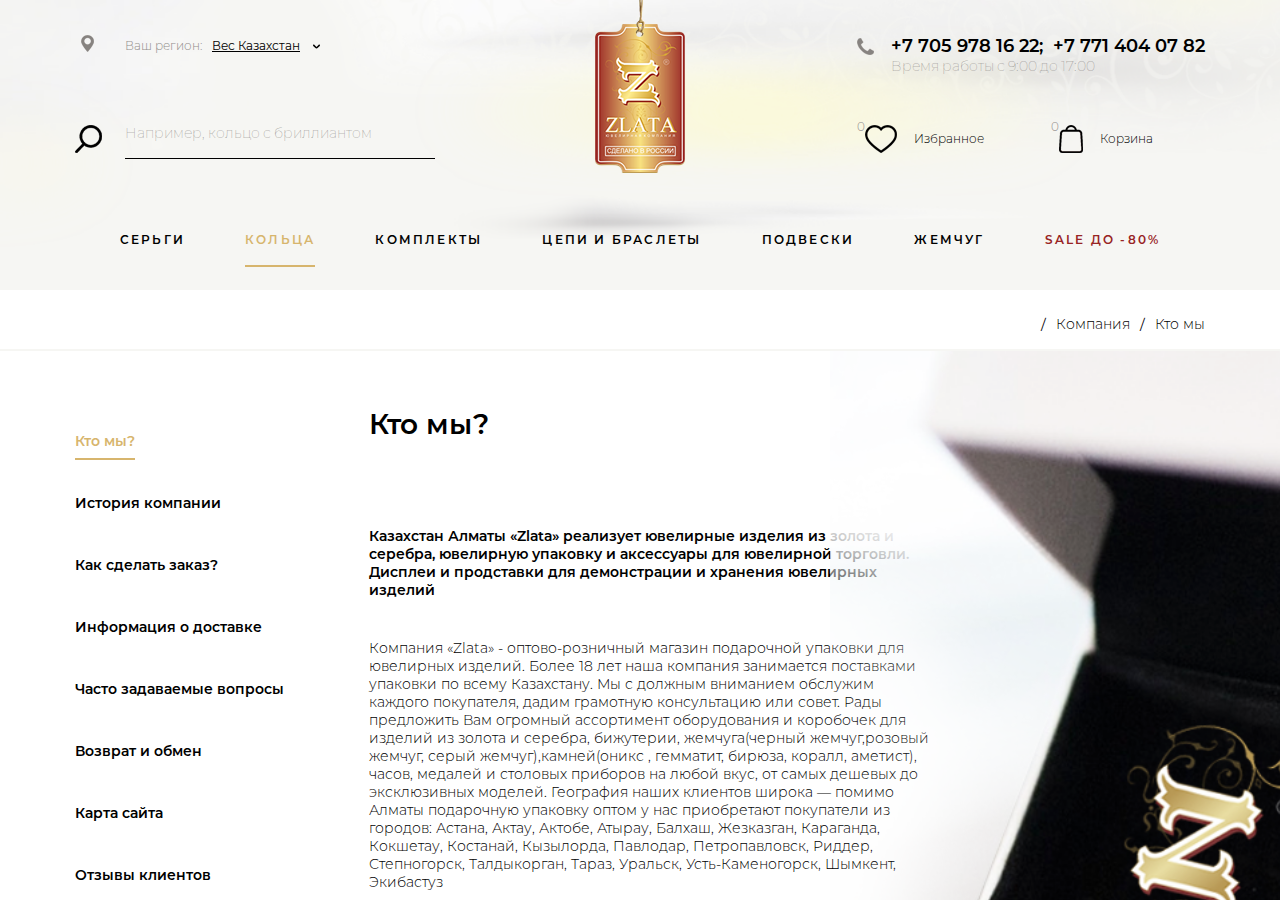
==== inner.html @ e89ae730 "Add files via upload" ====
<!DOCTYPE html>
<!-- Оболочка документа -->
<html lang="ru">

<!-- Заголовок страницы, контейнер для других важных данных (не отображается) -->

<head>
    <title>Главная</title>
    <!-- Подключение CSS -->
    <link rel="stylesheet" href="css/style.css">
    <meta http-equiv="Content-type" content="text/html;charset=UTF-8" />
    <link rel="shortcut icon" href="img/icons/favicon.ico">
    <meta name="viewport" content="width=device-width, initial-scale=1.0" />
</head>

<body>
    <!-- ОБОЛОЧКА -->
    <div class="wrapper">
        <div class="content">
            <div class="wrapper-header">
            <!-- шапка сайта -->
            
                <header class="header">
                    <div class="container">
                        <div class="wrapper-header">
                            <div class="header-content">
                                <div class="header-content-left">
                                    <div class="header-content-left__item">
                                        <div class="wrapper-icons gps">
                                            <img src="img/icons/gps.png" alt="">
                                        </div>
                                        <span class="wrapper-select">
                                            <span class="select-span">Ваш регион:</span>
                                            <div class="topmenu">
                                                <a href="#" class="select-link">   
                                                    <h4 class="select-region">Вес Казахстан</h4>
                                                    <svg class="icon-bottom">
                                                        <use xlink:href="img/icons/sprite.svg#bottom"></use>
                                                    </svg>
                                                </a>
                                                <ul class="submenu">
                                                    <li><a href="#" class="select__item">Вес Казахстан</a></li>
                                                    <li><a href="#" class="select__item">Test Test0001</a></li>
                                                    <li><a href="#" class="select__item">Test Test0002</a></li>
                                                    <li><a href="#" class="select__item">Test Test0004</a></li>
                                                    <li><a href="#" class="select__item">Test Test0004</a></li>
                                                    <li><a href="#" class="select__item">Test Test Test Test0003</a></li>
                                                </ul>
                                            </div>
                                        </span>
                                    </div>
                                    <div class="header-content-left__item flex-top">
                                        <!-- <svg class="icon-search">
                                            <use xlink:href="img/icons/sprite.svg#search"></use>
                                        </svg> -->
                                        <div class="wrapper-icons">
                                            <img src="img/icons/search.png" alt="">
                                        </div>
                                        <div class="wrapper-input">
                                            <input type="text" class="header-input" placeholder="Например, кольцо с бриллиантом">
                                        </div>
                                    </div>
                                </div>
                                <div class="wrapper-zlata">
                                    <div class="header-zlata">
                                        <a href="#">
                                            <img src="img/headerz.png" alt="">
                                        </a>
                                    </div>
                                </div>
                                <div class="header-content-right">
                                    <div class="header-content-right__item">
                                        <div class="wrapper-top">
                                            <div class="wrapper-tel">
                                                <div class="wrapper-icons phone">
                                                    <a href="tel:+77059781622">
                                                        <img src="img/icons/phone.png" alt="">
                                                    </a>
                                                </div>
                                                <div class="info-telephone">
                                                    <div class="wrapper-number-tel">
                                                        <a href="tel:+77059781622" class="wrapper-tel__item">
                                                            <div class="header-tel">+7 705 978 16 22;</div>
                                                        </a>
                                                        <a href="tel:+77714040782" class="wrapper-tel__item">
                                                            <div class="header-tel">+7 771 404 07 82</div>
                                                        </a>
                                                    </div>
                                                    <div class="header-time">Время работы с 9:00 до 17:00</div>
                                                </div>
                                                
                                            </div>
                                        </div>
                                    </div>
                                    <div class="header-content-right__item">
                                        <div class="wrapper-bottom">
                                            <div class="wrapper-bottom__item pad-left">
                                                <a href="#" class="buy-links">
                                                    <div class="wrapper-icons">
                                                        <div class="count">0</div>
                                                        <img src="img/icons/like.png" alt="">
                                                    </div>
                                                    <span class="header-info p-left">Избранное</span>
                                                </a>
                                            </div>
                                            <div class="wrapper-bottom__item">
                                                <a href="#" class="buy-links">
                                                    <div class="wrapper-icons">
                                                        <div class="count">0</div>
                                                        <img src="img/icons/basket.png" alt="">
                                                    </div>
                                                    <span class="header-info p-left">Корзина</span>
                                                </a>
                                            </div>
                                        </div>
                                    </div>
                                </div>
                            
                            
                            </div>
                            <div class="wrapper-burger">
                                <div class="header__burger">
                                    <span></span>
                                </div>
                            </div>
                            <nav class="header__menu">
                                <ul class="header__list">
                                    <li>
                                        <a href="katalog.html" class="header__link">Серьги</a>
                                    </li>
                                    <li>
                                        <a href="#" class="header__link active">Кольца</a>
                                    </li>
                                    <li>
                                        <a href="#" class="header__link">Комплекты</a>
                                    </li>
                                    <li>
                                        <a href="#" class="header__link">Цепи и браслеты</a>
                                    </li>
                                    <li>
                                        <a href="#" class="header__link">Подвески</a>
                                    </li>
                                    <li>
                                        <a href="#" class="header__link">Жемчуг</a>
                                    </li>
                                    <li>
                                        <a href="#" class="header__link red-color">SALE ДО -80%</a>
                                    </li>
                                </ul>
                            </nav>
                        </div>  
                    </div>
                </header>
            </div>


            
                        
            <section class="bread product-bread">
                <div class="container">
                    <div class="wrapper-bread-crumbs">
                        <div class="bread-crumbs">
                            <span class="bread-crumbs__line">/</span>
                            <a href="#" class="bread-crumbs__link">Компания</a>
                            <span class="bread-crumbs__line">/</span>
                            <a href="#" class="bread-crumbs__link">Кто мы</a>
                        </div>
                    </div>
                </div>
            </section>

            <section class="section-inner">
                <div class="container">
                    <div class="inner">
                        <div class="inner__left">
                            <ul class="inner__list">
                                <li class="link__li">
                                    <a href="#" class="inner-menu__link active">Кто мы?</a>
                                </li>
                                <li class="link__li">
                                    <a href="#" class="inner-menu__link">История компании</a>
                                </li>
                                <li class="link__li">
                                    <a href="#" class="inner-menu__link">Как сделать заказ?</a>
                                </li>
                                <li class="link__li">
                                    <a href="#" class="inner-menu__link">Информация о доставке</a>
                                </li>
                                <li class="link__li">
                                    <a href="#" class="inner-menu__link">Часто задаваемые вопросы</a>
                                </li>
                                <li class="link__li">
                                    <a href="#" class="inner-menu__link">Возврат и обмен</a>
                                </li>
                                <li class="link__li">
                                    <a href="#" class="inner-menu__link">Карта сайта</a>
                                </li>
                                <li class="link__li">
                                    <a href="#" class="inner-menu__link">Отзывы клиентов</a>
                                </li>
                                <li class="link__li">
                                    <a href="#" class="inner-menu__link">Контакты</a>
                                </li>
                            </ul>
                        </div>
                        <div class="inner__right">
                            <h2 class="inner__title">Кто мы?</h2>
                            <h3 class="inner__subtitle">Казахстан Алматы «Zlata» реализует ювелирные изделия из золота и серебра, ювелирную упаковку и аксессуары для ювелирной торговли. Дисплеи и продставки для демонстрации и хранения ювелирных изделий</h3>
                            <p class="inner__text">Компания «Zlata» - оптово-розничный  магазин подарочной упаковки для ювелирных изделий. Более 18 лет наша компания занимается поставками упаковки по всему Казахстану. Мы с должным вниманием обслужим каждого покупателя, дадим грамотную консультацию или совет. Рады предложить Вам огромный ассортимент оборудования и коробочек для изделий из золота и серебра, бижутерии, жемчуга(черный жемчуг,розовый жемчуг, серый жемчуг),камней(оникс , гемматит, бирюза, коралл, аметист), часов, медалей и столовых приборов на любой вкус, от самых дешевых до эксклюзивных моделей.   
                                География наших клиентов широка — помимо Алматы подарочную упаковку оптом у нас приобретают покупатели из городов: Астана, Актау, Актобе, Атырау, Балхаш, Жезказган,  Караганда, Кокшетау, Костанай, Кызылорда, Павлодар, Петропавловск, Риддер, Степногорск, Талдыкорган, Тараз, Уральск, Усть-Каменогорск, Шымкент, Экибастуз</p>   
                            <p class="inner__text">Будем очень рады новым клиентам, как из вышеперечисленных городов, так и из других. Отправить Ваш заказ сможем практически в любой город Казахстана, где есть транспортные компании.</p>    
                            <p class="inner__text">В Основном отправки происходят через автомобильные транспортные компании.</p>   
                            <p class="inner__text">Наша продукция будет служить  долгие Вам годы, увеличит эффективность продаж.</p>  
                            <p class="inner__text">Мы делаем товар привлекательнее, и покупать <a href="#" class="inner__link">красивые вещи</a> приятнее.</p>
                            <ul class="inner__list">
                                <li class="inner__li">Мы делаем товар привлекательнее</li>
                                <li class="inner__li">Мы делаем товар привлекательнее</li>
                                <li class="inner__li">Мы делаем товар привлекательнее</li>
                            </ul>
                        </div>
                        <div class="inner-img"></div>
                    </div>
                </div>
            </section>

        </div>
            
<!-- подвал сайта -->
<footer class="footer">
    <div class="map"></div>
    <div class="container">
        <div class="footer-content">
            <div class="footer__top">
                <div class="footer-top__item">
                    <div class="footer__text">Северное шоссе 23, ТЦ Алатау №1, <span>"Золотой павильон"</span> 2-й этаж бутик 3 и 4.</div>
                    <div class="footer__icon">
                        <a href="#" class="icon-link">
                            <svg class="icon facebook">
                                <use xlink:href="img/icons/sprite.svg#facebook"></use>
                            </svg>
                        </a>
                        <a href="#" class="icon-link">
                            <svg class="icon twitter">
                                <use xlink:href="img/icons/sprite.svg#twitter"></use>
                            </svg>
                        </a>
                        <a href="#" class="icon-link">
                            <svg class="icon instagram">
                                <use xlink:href="img/icons/sprite.svg#instagram"></use>
                            </svg>
                        </a>
                        <a href="#" class="icon-link">
                            <svg class="icon youtube">
                                <use xlink:href="img/icons/sprite.svg#youtube"></use>
                            </svg>
                        </a>
                    </div>
                </div>
                <div class="wrapper-img footer-zlata">
                    <img src="img/zlata.png" alt="">
                </div>
                <div class="footer-top__item">
                    <div class="footer__text">График работы:</br>Будни с 9 до 20:00, Сб-Вс с 10 до 20:00</div>
                    <div class="footer__icon flex-end">
                        <div class="m-right">
                            <div class="wrapper-icons">
                                <img src="img/icons/visa.png" alt="">
                            </div>
                        </div>
                        <div class="relative">
                            <div class="wrapper-icons">
                                <img src="img/icons/master1.png" alt="">
                            </div>
                            <div class="wrapper-icons absolute">
                                <img src="img/icons/master2.png" alt="">
                            </div>
                        </div>
                    </div>
                </div>
            </div>
            <div class="footer__bottom">
                <div class="footer__item">
                    <h4 class="footer__title">Компания</h4>
                    <div class="wrapper-list">
                        <ul class="footer-list">
                            <li class="footer-list-li">
                                <a href="#" class="footer__link">Кто мы?</a>
                            </li>
                            <li class="footer-list-li">
                                <a href="#" class="footer__link">История компании</a>
                            </li>
                            <li class="footer-list-li">
                                <a href="#" class="footer__link">Карта сайта</a>
                            </li>
                            <li class="footer-list-li">
                                <a href="#" class="footer__link">Сотрудничество</a>
                            </li>
                            <li class="footer-list-li">
                                <a href="#" class="footer__link">Контакты</a>
                            </li>  
                        </ul>
                    </div>
                </div>
                <div class="footer__item">
                    <h4 class="footer__title">Клиентам</h4>
                    <div class="wrapper-list">
                        <ul class="footer-list">
                            <li class="footer-list-li">
                                <a href="#" class="footer__link">Как сделать заказ?</a>
                            </li>
                            <li class="footer-list-li">
                                <a href="#" class="footer__link">Информация о доставке</a>
                            </li>
                            <li class="footer-list-li">
                                <a href="#" class="footer__link">Часто задаваемые вопросы</a>
                            </li>
                            <li class="footer-list-li">
                                <a href="#" class="footer__link">Возврат и обмен</a>
                            </li>
                        </ul>
                    </div>
                </div>
                <div class="footer__item">
                    <h4 class="footer__title">Услуги</h4>
                    <div class="wrapper-list">
                        <ul class="footer-list">
                            <li class="footer-list-li">
                                <a href="#" class="footer__link">Купить в кредит</a>
                            </li>
                            <li class="footer-list-li">
                                <a href="#" class="footer__link">Подарочные сертификаты</a>
                            </li>
                            <li class="footer-list-li">
                                <a href="#" class="footer__link">Упаковка и хранение</a>
                            </li>
                            <li class="footer-list-li">
                                <a href="#" class="footer__link">Помощь FAQ</a>
                            </li>
                        </ul>
                    </div>
                </div>
                <div class="footer__item">
                    <h4 class="footer__title">Контакты</h4>
                    <div class="wrapper-list">
                        <ul class="footer-list">
                            <li class="footer-list-li">
                                <a href="tel:+77059781622" class="wrapper-tel__item">
                                    <svg class="viber">
                                        <use xlink:href="img/icons/sprite.svg#viber"></use>
                                    </svg>
                                    <div class="footer-tel">+7 705 978 16 22;</div>
                                    <div class="place">Офис</div>
                                </a>
                            </li>
                            <li class="footer-list-li">
                                <a href="tel:+77714040782" class="wrapper-tel__item">
                                    <svg class="viber">
                                        <use xlink:href="img/icons/sprite.svg#viber"></use>
                                    </svg>
                                    <div class="footer-tel">+7 771 404 07 82</div>
                                    <div class="place">Ирина</div>
                                </a>
                            </li>
                        </ul>    
                    </div>                
                </div>
            </div>
            <div class="footer__copy">@ Zlata.kz 2020</div>
        </div>
    </div>
</footer>    </div>
    
    </div>
<!-- попап -->
<div class="popup js-popup" data-id-popup="popup-0">
   <div class="popup__opas"></div>
   <div class="popup__wrapp js-popup__wrapp">
       <span class="popup__close js-popup__close"></span>
       <div class="popup-container">
           <h2>Попап</h2>
       </div>
   </div>
</div>
<!-- кнопка прокрутки вверх -->
<!-- <div class="srolles-top js-up">
   <button class="srolles-top__btn js-srolles-top"></button>
</div> -->
<!-- Подключеине скриптов -->
<script src="libs/jquery/jquery.min.js"></script>
<script src="libs/slick.min.js"></script>
<script src="js/main.js"></script>
</body>

</html>
---- css/style.css ----
@charset "UTF-8";
@font-face {
  font-family: "Montserrat";
  src: url("../fonts/Montserrat-Regular.otf");
  font-weight: normal;
}
@font-face {
  font-family: "Montserrat";
  src: url("../fonts/Montserrat-Thin.otf");
  font-style: italic;
}
@font-face {
  font-family: "Montserrat";
  src: url("../fonts/Montserrat-SemiBold.otf");
  font-weight: bold;
}
@font-face {
  font-family: "Montserrat";
  src: url("../fonts/Montserrat-Light.otf");
  font-weight: 300;
}
.family-montserrat {
  font-family: "Montserrat";
  font-weight: normal;
}

.family-montserrat-thin {
  font-family: "Montserrat-Thin";
  font-style: italic;
}

.family-montserrat-semi-bold {
  font-family: "Montserrat-SemiBold";
  font-weight: bold;
}

.family-montserrat-light {
  font-family: "Montserrat-Light";
  font-weight: 300;
}

/* обнуление общих параметров */
* {
  padding: 0;
  margin: 0;
  border: 0;
}

*,
*:before,
*:after {
  box-sizing: border-box;
}

:focus,
:active {
  outline: none;
}

a:focus,
a:active {
  outline: none;
}

aside,
nav,
section,
header,
footer {
  display: block;
}

html,
body {
  height: 100%;
  padding: 0;
  margin: 0;
  min-width: 320px;
  width: 100%;
  background: #fff;
  color: #000;
}

body {
  font-size: 100%;
  line-height: 1;
  font-size: 14px;
  position: relative;
  width: 100%;
  font-family: "Montserrat";
  -ms-text-size-adjust: 100%;
  -moz-text-size-adjust: 100%;
  -webkit-text-size-adjust: 100%;
}

input,
button,
textarea {
  font-family: "Montserrat";
}

input.error,
textarea.error {
  border-color: red;
}

input::-ms-clear {
  display: none;
}

button {
  cursor: pointer;
}

button::-moz-focus-inner {
  padding: 0;
  border: 0;
}

a,
a:visited {
  text-decoration: none;
}

a:hover {
  text-decoration: none;
}

ul li {
  list-style: none;
}

img {
  vertical-align: top;
  max-width: 100%;
}

h1,
h2,
h3,
h4,
h5,
h6 {
  font-weight: inherit;
  font-size: inherit;
}

/* / обнуление общих параметров */
.wrapper {
  display: flex;
  flex-direction: column;
  width: 100%;
  min-height: 100%;
  height: 100%;
  overflow-x: hidden;
}

.content {
  flex: 1 0 auto;
  background: #F6F6F3;
}

.container {
  max-width: 1170px;
  margin: 0 auto;
  padding: 0 20px;
}

.container2 {
  margin: 0 auto;
  padding: 0 20px;
}

.row {
  display: flex;
}

.align-items-center {
  align-items: center;
}

.justify-content-center {
  justify-content: center;
  justify-content: space-between;
}

.justify-content-between {
  justify-content: space-between;
}

.none {
  display: none !important;
}

.body-fixed {
  position: fixed;
}

.noselect {
  -webkit-touch-callout: none;
  -webkit-user-select: none;
  user-select: none;
}

.ibg {
  background-repeat: no-repeat;
  background-size: cover;
  background-position: center;
}
.ibg img.ibg-img {
  display: none;
}

li.counter {
  list-style-type: none;
  counter-reset: item;
}
li.counter li {
  position: relative;
  padding: 0px 0px 0px 45px;
}
li.counter li:before {
  counter-increment: item;
  content: counter(item);
  position: absolute;
  left: 0;
  top: 50%;
  transform: translateY(-50%);
  color: #818181;
  font-size: 14px;
  font-weight: 700;
  text-align: center;
  line-height: 26px;
  border-radius: 50%;
  width: 28px;
  height: 28px;
  border: 1px solid #4274bb;
}

.video {
  position: relative;
  overflow: hidden;
  height: 0;
  padding-bottom: 56.25%;
}
.video video,
.video iframe,
.video object,
.video embed {
  position: absolute;
  top: 0;
  left: 0;
  width: 100%;
  height: 100%;
}

.videobg video,
.videobg iframe,
.videobg object,
.videobg embed {
  position: fixed;
  top: 50%;
  left: 50%;
  min-width: 100%;
  min-height: 100%;
  width: auto;
  height: auto;
  z-index: -100;
  transform: translateX(-50%) translateY(-50%);
  background-size: cover;
}

.img-responsive {
  display: block;
  max-width: 100%;
  height: auto;
}

.icon {
  display: block;
  fill: #878380;
  width: 13px;
  height: 17px;
}

.icon-bottom {
  position: absolute;
  top: 3px;
  right: 20px;
  display: block;
  width: 7px;
  height: 7px;
  fill: #000000;
  transition: 0.4s;
}

.icon-gps {
  display: block;
  fill: #878380;
  height: 20px;
  width: 17px;
}

.icon-search {
  display: block;
  fill: #000000;
  height: 28px;
  width: 27px;
}

.icon-telephone {
  display: block;
  fill: #878380;
  height: 17px;
  width: 17px;
}

.icon-basket {
  display: block;
  fill: #000;
  height: 24px;
  width: 28px;
}

.header__link {
  position: relative;
  color: #000000;
  font-family: "Montserrat";
  font-weight: bold;
  font-size: 12px;
  text-transform: uppercase;
  letter-spacing: 2.22px;
  transition: 0.4s;
  padding: 10px 0;
}

.header__link:before {
  content: "";
  position: absolute;
  left: 0;
  bottom: -10px;
  height: 2px;
  background: #d7b56d;
  width: 0;
  transition: 0.4s;
}

.header__link:hover {
  color: #d7b56d;
}

.header__link.active {
  color: #d7b56d;
}

.header__link.active:before {
  width: 100%;
}

.header__link:hover:before {
  width: 100%;
}

.red-color {
  color: #982424;
}

.phone {
  padding-top: 3px;
}

.wrapper-icons {
  position: relative;
}

.count {
  position: absolute;
  top: -4px;
  left: -8px;
  color: #928e8d;
  font-size: 12px;
  font-family: "Montserrat";
  font-weight: 300;
}

.buy-links {
  display: flex;
}

.wrapper-icons img {
  width: 100%;
}

.header {
  background-color: #f6f6f3;
  padding-bottom: 44px;
  background-image: url(../img/header.png);
  max-width: 100%;
  position: relative;
  background-position: 50% 50%;
  background-size: cover;
  background-repeat: no-repeat;
  z-index: 1;
}
.header__burger {
  display: none;
}
.header__list {
  display: flex;
  justify-content: center;
}
.header__list li:not(:last-child) {
  padding-right: 60px;
}

.header {
  /* Firefox 19+ */
}
.header .wrapper-input {
  padding-left: 23px;
}
.header .header-input {
  padding: 0 0 17px 0;
  width: 310px;
  border-bottom: 1px solid #000000;
  background-color: transparent;
}
.header .flex-top {
  display: flex;
  align-items: start;
}
.header input::-webkit-input-placeholder {
  font-size: 14px;
  font-weight: 400;
  color: #7d7876;
  font-family: "Montserrat";
  font-style: italic;
}
.header input::-moz-placeholder {
  font-size: 14px;
  font-weight: 400;
  color: #7d7876;
  font-family: "Montserrat";
  font-style: italic;
}
.header input:-ms-input-placeholder {
  font-size: 14px;
  font-weight: 400;
  color: #7d7876;
  font-family: "Montserrat";
  font-style: italic;
}

.header-content {
  display: flex;
  justify-content: space-between;
  padding: 35px 0 0 0;
}

.header-content-left {
  display: flex;
  flex-direction: column;
}
.header-content-left__item {
  display: flex;
  align-items: flex-end;
  padding-bottom: 73px;
}
.header-content-left__item .gps {
  padding-left: 6px;
}

.wrapper-select {
  display: flex;
  position: relative;
}

.select-region {
  padding-left: 10px;
  padding-right: 20px;
  text-decoration: underline;
  font-size: 12px;
}

.select-link {
  padding-right: 20px;
  color: #000;
}

.select-span {
  padding-left: 31px;
  color: #908d8a;
  font-size: 12px;
  text-decoration: none;
  font-weight: 300;
}

.header-content-right {
  display: flex;
  flex-direction: column;
}
.header-content-right__item {
  padding-bottom: 50px;
}
.header-content-right__item .info-telephone {
  padding-left: 17px;
}
.header-content-right__item .wrapper-number-tel {
  display: flex;
}
.header-content-right__item .wrapper-tel {
  display: flex;
}
.header-content-right__item .wrapper-tel__item:not(:last-child) {
  padding-right: 10px;
}
.header-content-right__item .header-tel {
  font-family: "Montserrat";
  font-weight: bold;
  color: #000000;
  font-size: 18px;
  line-height: 22px;
}
.header-content-right__item .header-time {
  font-family: "Montserrat";
  font-style: italic;
  line-height: 18px;
  color: #7d7876;
}
.header-content-right__item .wrapper-bottom {
  display: flex;
}
.header-content-right__item .wrapper-bottom__item {
  display: flex;
  align-items: center;
}
.header-content-right__item .wrapper-bottom__item:not(:last-child) {
  padding-right: 75px;
}
.header-content-right__item .wrapper-bottom .header-info {
  font-size: 12px;
  color: #000000;
  font-family: "Montserrat";
  font-weight: 300;
  display: flex;
  align-items: center;
}

.p-left {
  padding-left: 17px;
}

.pad-left {
  padding-left: 8px;
}

.topmenu {
  position: relative;
  display: flex;
}

.submenu {
  padding: 0px 10px;
  background: #fff;
  box-shadow: 0 0 10px rgba(0, 0, 0, 0.5);
  position: absolute;
  top: 20px;
  left: 10px;
  display: none;
  z-index: 5;
  width: 180px;
  max-height: 155px;
  overflow: auto;
  transform: rotateX(-90deg);
  transform-origin: 0% 0%;
  transition: 0.4s;
}

.submenu::-webkit-scrollbar {
  border-radius: 2px;
  background-color: #f6de83;
  opacity: 0.102;
  width: 6px;
  z-index: 1243;
}

.submenu::-webkit-scrollbar-thumb {
  border-radius: 2px;
  background-color: #982424;
  box-shadow: 0px 0px 7.12px 0.88px rgba(0, 0, 0, 0.26);
  width: 5px;
  height: 30px;
  z-index: 1244;
}

.submenu li {
  padding: 3px 0;
}

.submenu li a {
  color: #000;
  font-size: 12px;
  transition: 0.4s;
}

.submenu li a:hover {
  text-decoration: underline;
}

.topmenu > .submenu {
  display: flex;
  flex-direction: column;
  overflow: auto;
  max-width: 150px;
}

.topmenu:hover .submenu {
  transform: rotateX(0deg);
}

.header-zlata {
  position: absolute;
  top: -35px;
  left: 50%;
  transform: translate(-50%, 0);
  z-index: 100;
}

.wrapper-burger {
  display: none;
}

.section-registration {
  background-color: #F6F6F3;
}

.nowrap {
  white-space: nowrap;
}

.registration {
  display: flex;
}
.registration__item {
  flex: 0 0 50%;
}
.registration .wrapper-text {
  padding-left: 172px;
}
.registration__title {
  text-shadow: 0 1px 0 rgba(152, 36, 36, 0.5);
  color: #fefefe;
  font-size: 21px;
  font-weight: bold;
  text-transform: uppercase;
  letter-spacing: 3.88px;
  max-width: 169px;
  padding: 111px 0 46px 0;
}
.registration__subtitle {
  color: #fefefe;
  font-weight: 300;
}
.registration .reg-bg {
  background-image: url(../img/registr.png);
  max-width: 100%;
  background-position: 50% 50%;
  background-size: cover;
  background-repeat: no-repeat;
}
.registration .white-bg {
  background: #fff;
  padding: 89px 0 53px 0;
}

.df-fdc {
  display: flex;
  flex-direction: column;
  padding-left: 111px;
}

.btn {
  margin-top: 29px;
  text-shadow: 0 1px 0 rgba(152, 36, 36, 0.5);
  color: #ffffff;
  text-transform: uppercase;
  letter-spacing: 2.59px;
  font-weight: bold;
  box-shadow: 0 0 5px rgba(0, 0, 0, 0.3);
  width: 275px;
  padding: 20px 0;
  background: url(../img/btn.png);
  background-position: 50% 50%;
  background-repeat: no-repeat;
  transition: 0.4s;
}

.btn:hover {
  opacity: 0.9;
}

.input-reg {
  width: 361px;
  border-bottom: 1px solid #212121;
  padding: 18px 0;
  margin-bottom: 15px;
}

input::-webkit-input-placeholder {
  font-size: 14px;
  color: #000000;
  font-family: "Montserrat";
  font-weight: 300;
}

input::-moz-placeholder {
  font-size: 14px;
  color: #000000;
  font-family: "Montserrat";
  font-weight: 300;
}

/* Firefox 19+ */
input:-ms-input-placeholder {
  font-size: 14px;
  color: #000000;
  font-family: "Montserrat";
  font-weight: 300;
}

.section-insta {
  box-shadow: 0 3px 3px rgba(0, 0, 0, 0.17);
  background-color: #ffffff;
  padding: 57px 0 45px 0;
}

.insta__title {
  font-size: 18px;
  font-weight: bold;
  letter-spacing: 3.33px;
  text-transform: uppercase;
}
.insta__title a {
  color: #000000;
}
.insta__subtitle {
  font-weight: 300;
  padding-top: 5px;
}

.slick-list {
  overflow: hidden;
}

.slick-track {
  display: flex;
  justify-content: space-between;
}

.slider-insta .slick-list {
  padding: 43px 0;
}
.slider-insta .slick-dots {
  display: flex;
  align-items: center;
}
.slider-insta .slick-dots li {
  list-style: none;
  margin: 0 10px;
}
.slider-insta .slick-dots button {
  font-size: 0;
  width: 7px;
  height: 7px;
  background-color: #cececf;
  border-radius: 50%;
}
.slider-insta .slick-dots li.slick-active button {
  background-color: #982424;
}

.section-shop {
  background: #F6F6F3;
  padding: 79px 0 53px 0;
}

.shop__title {
  font-size: 18px;
  letter-spacing: 3.33px;
  font-weight: bold;
  position: relative;
  padding-left: 82px;
}
.shop__title:before {
  content: "";
  position: absolute;
  top: 50%;
  left: 0;
  width: 50px;
  height: 2px;
  background-color: #d7b56d;
}
.shop__item {
  display: flex;
  flex-direction: column;
  align-items: center;
}
.shop__circle {
  border-radius: 50%;
  background: #fff;
  width: 185px;
  height: 185px;
  display: flex;
  align-items: center;
  justify-content: center;
  position: relative;
}

.additional {
  position: absolute;
  top: -15px;
  left: 0;
  max-width: 173px;
}

.slider-shop .slick-list {
  padding: 54px 0;
}
.slider-shop .slick-dots {
  display: flex;
  align-items: center;
}
.slider-shop .slick-dots li {
  list-style: none;
  margin: 0 10px;
}
.slider-shop .slick-dots button {
  font-size: 0;
  width: 7px;
  height: 7px;
  background-color: #cececf;
  border-radius: 50%;
}
.slider-shop .slick-dots li.slick-active button {
  background-color: #982424;
}

.art__title {
  color: #928e8d;
  font-size: 12px;
  padding-bottom: 20px;
  padding-top: 50px;
  text-align: center;
}
.art__description {
  font-weight: 300;
  line-height: 18px;
  max-width: 180px;
  text-align: center;
  color: #000000;
}

.stones-bg {
  background: #fff;
}

.slider-stones {
  position: relative;
  padding: 0 50px;
  margin: 0 -50px;
}
.slider-stones .slick-list {
  padding: 50px 0 55px 0;
}
.slider-stones .slick-arrow {
  position: absolute;
  top: 50%;
  margin: -7.5px 0 0 0;
  z-index: 10;
  font-size: 0;
  width: 9px;
  height: 15px;
}
.slider-stones .slick-arrow.slick-prev {
  left: 0;
  background: url("../img/icons/left.png") 0 0 no-repeat;
}
.slider-stones .slick-arrow.slick-next {
  right: 0;
  background: url("../img/icons/right.png") 0 0 no-repeat;
}

.stones {
  padding: 74px 0 57px 0;
}
.stones__top {
  display: flex;
  justify-content: space-between;
}
.stones__item {
  display: flex;
  flex-direction: column;
  justify-content: flex-end;
  align-items: center;
}
.stones__subtitle {
  font-size: 18px;
  font-weight: 300;
  line-height: 18px;
  padding-top: 47px;
  color: #000000;
  text-align: center;
}
.stones .wrapper-stones {
  display: flex;
  align-items: center;
  justify-content: center;
  height: 120px;
}
.stones .wrapper-stones img {
  max-width: 100%;
  max-height: 100%;
}

.all-stones {
  color: #000000;
  font-weight: 300;
  line-height: 18px;
  transition: 0.4s;
}

.all-stones:hover {
  color: #d7b56d;
}

.summer__item {
  position: relative;
  width: 100%;
}
.summer__item img {
  width: 100vw;
}

.summer-btn {
  margin: 0;
  position: absolute;
  z-index: 10;
  bottom: 37px;
  right: 338px;
  display: flex;
  justify-content: center;
}

.slider-summer {
  position: relative;
}
.slider-summer .slick-list {
  padding: 0px 0 18px 0;
}
.slider-summer .slick-dots {
  position: absolute;
  bottom: 62px;
  left: 157px;
  display: flex;
  align-items: center;
}
.slider-summer .slick-dots li {
  list-style: none;
  margin: 0 10px;
}
.slider-summer .slick-dots button {
  font-size: 0;
  width: 7px;
  height: 7px;
  background-color: #cececf;
  border-radius: 50%;
}
.slider-summer .slick-dots li.slick-active button {
  background-color: #982424;
}

.new {
  position: relative;
}
.new__top {
  display: flex;
  justify-content: space-between;
}
.new__circle {
  border-radius: 50%;
  width: 263px;
  height: 263px;
  background-color: #ffffff;
  display: flex;
  align-items: center;
  justify-content: center;
  position: relative;
  z-index: 3;
}
.new__info {
  display: flex;
  flex-direction: column;
  align-items: center;
}
.new__navbar {
  display: flex;
  padding-bottom: 14px;
  border-bottom: 1px solid #e4e3e2;
  margin-bottom: 38px;
}
.new .new__li {
  padding: 0px 28px;
  transition: 0.4s;
}
.new__link {
  padding: 22px 28px;
  font-size: 12px;
  text-transform: uppercase;
  color: #928e8d;
  transition: 0.4s;
  white-space: nowrap;
  display: flex;
  align-items: center;
  justify-content: center;
}
.new .new__li:hover {
  background: #fff;
}
.new__li:hover .new__link {
  color: #000000;
}
.new .new__li.active {
  background: #fff;
}
.new__li.active .new__link {
  color: #000000;
}

.icon-circle {
  width: 36px;
  height: 36px;
  border-radius: 50%;
  display: flex;
  align-items: center;
  justify-content: center;
}

.white {
  background-color: #ffffff;
  box-shadow: 0 0 10px rgba(199, 197, 195, 0.5);
  position: absolute;
  top: -2px;
  right: 0px;
  z-index: 4;
  transition: 0.4s;
}

.white:hover {
  background-color: #FFE4B5;
}

.white1 {
  margin-top: 20px;
  margin-left: 35px;
  background-color: #ffffff;
  box-shadow: 0 0 10px rgba(199, 197, 195, 0.5);
  z-index: 4;
  transition: 0.4s;
}

.white1:hover {
  background-color: #FFE4B5;
}

.red {
  background-color: #982424;
  position: absolute;
  top: -2px;
  right: 48px;
  z-index: 4;
  transition: 0.4s;
}

.red:hover {
  background-color: #FFE4B5;
}

.new-like {
  z-index: 5;
}

.new-basket {
  z-index: 5;
}

.new-elem {
  position: absolute;
  top: -23px;
  right: 16px;
  z-index: 1;
}

.new-img {
  z-index: 3;
}

.mega-item {
  position: relative;
  margin: 0 -50px;
  padding: 0 50px;
}
.mega-item .slick-arrow {
  position: absolute;
  top: 33%;
  margin: -7.5px 0 0 0;
  z-index: 10;
  font-size: 0;
  width: 9px;
  height: 15px;
}
.mega-item .slick-arrow.slick-prev {
  left: 0;
  background: url("../img/icons/left.png") 0 0 no-repeat;
  z-index: 9999;
}
.mega-item .slick-arrow.slick-next {
  right: 0;
  background: url("../img/icons/right.png") 0 0 no-repeat;
  z-index: 9999;
}

.slider-new .slick-list {
  padding: 29px 0 31px 0;
}

.arrow-left {
  position: absolute;
  top: 45%;
  left: -50px;
  cursor: pointer;
}

.arrow-right {
  position: absolute;
  top: 45%;
  right: -50px;
  cursor: pointer;
}

.new-desc {
  max-width: 191px;
}

.prise {
  display: flex;
  padding-bottom: 20px;
}

.old-prise {
  color: #928e8d;
  font-size: 18px;
  font-weight: 300;
  padding-right: 20px;
  text-decoration: line-through;
}

.new-price {
  color: #982424;
  font-size: 18px;
  font-weight: bold;
}

.new-price span {
  font-size: 18px;
  font-weight: 300;
  color: #000000;
}

.section-katalog {
  background: #F6F6F3;
  padding: 37px 0 0 0;
}

.bread {
  background: #fff;
  padding-bottom: 20px;
}

.wrapper-bread-crumbs {
  display: flex;
  justify-content: flex-end;
}

.bread-crumbs {
  display: flex;
  padding: 22px 0 13px 0;
}
.bread-crumbs__line {
  padding: 0 10px;
  line-height: 24px;
}
.bread-crumbs__link {
  color: #000000;
  font-weight: 300;
  line-height: 24px;
  transition: 0.4s;
}
.bread-crumbs__link:hover {
  color: #d7b56d;
}

.signature {
  padding: 33px 0 22px 0;
  background: url("../img/signature.png") 0 0 no-repeat;
  background-size: cover;
}
.signature__text {
  display: flex;
  align-items: center;
}

.katalog__top {
  display: flex;
  justify-content: space-between;
  padding-bottom: 94px;
}
.katalog__title {
  text-shadow: 0 1px 0 rgba(152, 36, 36, 0.5);
  color: #fefefe;
  font-size: 21px;
  letter-spacing: 3.88px;
  text-transform: uppercase;
  position: relative;
  padding: 0 0 0 82px;
}
.katalog__subtitle {
  font-weight: 300;
  font-size: 14px;
  color: #fefefe;
  padding-left: 20px;
}
.katalog__title:before {
  content: "";
  position: absolute;
  top: 50%;
  left: 0;
  width: 50px;
  height: 2px;
  background-color: #d7b56d;
}
.katalog__item {
  flex: 0 0 calc(25% - 20px);
  margin: 0 10px 100px 10px;
}
.katalog__list {
  display: flex;
  justify-content: center;
}
.katalog__li:not(:last-child) {
  margin-right: 20px;
}
.katalog__link {
  padding: 3px;
  color: #000000;
  line-height: 18px;
}
.katalog__link:hover {
  color: #982424;
  border-bottom: 1px solid #982424;
}
.katalog__link.active {
  color: #982424;
  border-bottom: 1px solid #982424;
}
.katalog__bottom {
  padding-bottom: 95px;
}

.katalog-main {
  display: flex;
  justify-content: center;
  flex-wrap: wrap;
  margin: 0 -10px;
}

.katalog-select {
  background: #F6F6F3;
  padding: 33px 0 30px 0;
}

.choice {
  display: flex;
}
.choice__li {
  flex: 0 0 calc(100% / 7);
  display: flex;
  justify-content: flex-start;
}

.clean {
  font-weight: 300;
  line-height: 18px;
  color: #000000;
  position: relative;
}

.clean:before {
  content: "";
  position: absolute;
  top: 50%;
  left: -20px;
  width: 7px;
  height: 1px;
  background: #000;
  transform: rotate(45deg);
}

.clean:after {
  content: "";
  position: absolute;
  top: 50%;
  left: -20px;
  width: 7px;
  height: 1px;
  background: #000;
  transform: rotate(-45deg);
}

.clean:hover {
  color: #d7b56d;
}

.clean:hover:before {
  background: #d7b56d;
}

.clean:hover:after {
  background: #d7b56d;
}

.recently__top {
  padding-bottom: 71px;
}
.recently__main {
  display: flex;
  flex-wrap: wrap;
}
.recently__item {
  padding-bottom: 70px;
  flex: 0 0 20%;
}

.product-bread {
  border-bottom: 1px solid #F6F6F3;
  padding: 0;
}

.section-product {
  background-color: #ffffff;
  padding: 57px 0 85px 0;
}

.product {
  display: flex;
}
.product__slice {
  display: flex;
  flex-direction: column;
  flex: 0 0 50%;
  min-width: 0;
}
.product__title {
  font-size: 28px;
  font-weight: bold;
}
.product__art {
  text-align: left;
}
.product__buy {
  display: flex;
  align-items: center;
}

.sliderbig {
  min-width: 0;
}
.sliderbig .slick-list {
  padding: 0px 0 70px 0;
}

.slider-product {
  max-width: 440px;
  min-width: 0;
  position: relative;
}
.slider-product .slick-list {
  padding: 35px 0 0px 0;
}
.slider-product .slick-slide img {
  cursor: pointer;
}
.slider-product .slick-current {
  position: relative;
}
.slider-product .slick-current:before {
  content: "";
  position: absolute;
  top: -30px;
  left: 0;
  width: 75%;
  height: 2px;
  background: #d7b56d;
  z-index: 10;
}

.wrapper-product {
  max-width: 128px;
  margin: 0 10px;
}

.wrapper-product img {
  width: 100%;
}

.wrapper-big {
  max-width: 415px;
}

.characteristics {
  padding: 63px 0 24px 0;
  border-bottom: 1px solid #9b9796;
  margin-bottom: 48px;
}
.characteristics__title {
  font-size: 12px;
  text-transform: uppercase;
  letter-spacing: 2.22px;
  font-weight: bold;
}
.characteristics__body {
  max-width: 50%;
  display: flex;
  flex-direction: column;
}
.characteristics__slice {
  display: flex;
}
.characteristics__item {
  flex: 0 0 50%;
  font-weight: 300;
  padding-bottom: 20px;
  color: #000000;
  transition: 0.4s;
}

.wrapper-slice {
  display: none;
}

.all-characteristics {
  color: #000000;
  font-weight: 300;
  transition: 0.4s;
}

.link-all:hover .all-characteristics {
  color: #d7b56d;
}

.wrapper-all {
  padding-top: 10px;
  position: relative;
}
.wrapper-all .link-all:hover .icon-bottom {
  fill: #d7b56d;
}
.wrapper-all .icon-bottom {
  top: 64%;
  right: 40%;
}

.hide {
  display: none;
}

.section-fashion {
  padding: 58px 0 15px 0;
}

.fashion__main {
  padding-top: 51px;
  margin: 0 -48px;
}
.fashion__item {
  padding: 0 48px;
  padding-bottom: 70px;
  flex: 0 0 25%;
}

.section-inner {
  position: relative;
  border-top: 1px solid #F6F6F3;
  padding: 59px 0 94px 0;
  background: #fff;
}

.inner {
  display: flex;
}
.inner__left {
  display: flex;
  flex-direction: column;
}
.inner__right {
  max-width: 650px;
  padding-left: 85px;
  display: flex;
  flex-direction: column;
}
.inner__title {
  font-size: 28px;
  font-weight: bold;
  padding-bottom: 89px;
}
.inner__subtitle {
  font-weight: bold;
  padding-bottom: 40px;
  line-height: 18px;
}
.inner__text {
  font-weight: 300;
  padding-bottom: 20px;
  line-height: 18px;
}
.inner__link {
  color: #000;
  font-weight: bold;
  transition: 0.4s;
}
.inner__link:hover {
  color: #d7b56d;
}
.inner__li {
  list-style-type: disc;
  padding-bottom: 20px;
  margin-left: 30px;
}

.inner-menu__link {
  color: #000000;
  font-weight: bold;
  line-height: 18px;
  position: relative;
  transition: 0.4s;
}

.inner-menu__link:before {
  content: "";
  position: absolute;
  bottom: -10px;
  left: 0;
  background: #d7b56d;
  height: 2px;
  width: 0;
  transition: 0.4s;
}

.inner-menu__link:hover {
  color: #d7b56d;
}

.inner-menu__link.active {
  color: #d7b56d;
}

.inner-menu__link.active:before {
  width: 100%;
}

.inner-menu__link:hover:before {
  width: 100%;
}

.link__li {
  padding: 22px 0;
}

.inner-img {
  position: absolute;
  top: 0;
  right: 0;
  background: url(../img/inner.png) 50% 100% no-repeat;
  background-size: cover;
  width: 516px;
  height: 100%;
}

.map {
  background-image: url(../img/map.png);
  background-position: 0 0;
  background-size: cover;
  background-repeat: no-repeat;
  height: 267px;
  width: 100%;
}

.footer {
  flex: 0 0 auto;
  background: url(../img/footer.png);
  background-position: 50% 50%;
  background-size: cover;
  background-repeat: no-repeat;
  padding: 0 0 23px 0;
}
.footer__top {
  display: flex;
  justify-content: center;
  padding-top: 11px;
  padding-bottom: 20px;
}
.footer__text {
  max-width: 320px;
  line-height: 24px;
}
.footer__text span {
  font-family: "Montserrat";
  font-weight: bold;
}
.footer__icon {
  display: flex;
  padding-top: 50px;
}
.footer__icon .icon-link {
  margin-right: 45px;
}
.footer__icon .m-right {
  margin-right: 26px;
}
.footer__bottom {
  display: flex;
  justify-content: center;
  width: 100%;
  flex-wrap: wrap;
  border-bottom: 1px solid #d7b56d;
  padding-bottom: 28px;
  margin: 0 -20px;
  margin-bottom: 25px;
}
.footer__item {
  flex: 0 0 25%;
  padding: 0 20px;
}
.footer__title {
  position: relative;
  letter-spacing: 2.22px;
  font-size: 12px;
  text-transform: uppercase;
  font-family: "Montserrat";
  font-weight: bold;
  padding-bottom: 40px;
}
.footer__title:before {
  content: "";
  position: absolute;
  top: 25px;
  left: 0;
  background-color: #d7b56d;
  width: 50px;
  height: 2px;
}
.footer__link {
  color: #fff6ce;
  transition: 0.4s;
  line-height: 18px;
}
.footer__link:hover {
  color: #fff;
}
.footer__copy {
  display: flex;
  justify-content: center;
  font-size: 12px;
  line-height: 24px;
}

.footer-list-li {
  margin-bottom: 20px;
  max-width: 161px;
}

.footer-top__item {
  padding-top: 30px;
  display: flex;
  flex-direction: column;
}

.wrapper-img {
  max-width: 175px;
}

.wrapper-img img {
  width: 100%;
}

.footer-zlata {
  margin: 0 13px 0 36px;
}

.relative {
  position: relative;
}

.absolute {
  position: absolute;
  top: 0;
  left: 60%;
  width: 20px;
}

.flex-end {
  justify-content: flex-end;
}

.footer-tel {
  font-size: 18px;
  font-family: "Montserrat";
  font-weight: bold;
  color: #fff6ce;
}

.place {
  color: #fff6ce;
  font-size: 14px;
  line-height: 18px;
}

.icon {
  display: block;
  fill: #fff5cd;
  transition: 0.4s;
}

.icon:hover {
  fill: #fff;
}

.facebook {
  height: 20px;
  width: 20px;
}

.twitter {
  height: 20px;
  width: 20px;
}

.instagram {
  height: 20px;
  width: 20px;
}

.youtube {
  height: 20px;
  width: 20px;
}

.wrapper-tel__item {
  position: relative;
}

.viber {
  position: absolute;
  top: 0;
  left: -30px;
  fill: #d7b56d;
  height: 20px;
  width: 20px;
}

.popup {
  display: none;
  position: fixed;
  top: 0;
  left: 0;
  width: 100%;
  height: 100%;
}

.popup__opas {
  position: fixed;
  top: 0;
  left: 0;
  width: 100%;
  height: 100%;
  background: rgba(0, 0, 0, 0.5);
  z-index: 999;
}

.popup__wrapp {
  position: fixed;
  top: 50%;
  left: 50%;
  transform: translate(-50%, -50%);
  background: #fff;
  border-radius: 3px;
  z-index: 9999;
  padding: 20px;
  max-width: 460px;
  width: 100%;
}

.popup__close {
  position: absolute;
  display: block;
  width: 20px;
  height: 20px;
  top: -30px;
  right: -30px;
  border-radius: 3px;
  box-shadow: 1px 1px 5px rgba(0, 0, 0, 0.5);
  transition: 0.4s;
  cursor: pointer;
  background: #fff url(../img/icons/close.svg) 50% 50%/65% no-repeat;
}

.srolles-top {
  position: fixed;
  width: 50px;
  height: 50px;
  right: 50px;
  bottom: 50px;
  border-radius: 50%;
  overflow: hidden;
  display: none;
}

.srolles-top__btn {
  width: 100%;
  height: 100%;
  background: #32ad0a;
  position: relative;
  transition: 0.4s;
}
.srolles-top__btn:before {
  content: "";
  position: absolute;
  top: 50%;
  left: 50%;
  transform: translate(-50%, -25%) rotate(45deg);
  width: 15px;
  height: 15px;
  display: block;
  background: transparent;
  border: 2px solid #fff;
  transition: inherit;
  border-right-width: 0;
  border-bottom-width: 0;
}

@media (max-width: 1280px) {
  .inner-img {
    width: 450px;
  }
}
@media (max-width: 1200px) {
  .inner-img {
    max-width: 250px;
  }

  .header__list {
    flex-wrap: wrap;
  }

  .header__list li {
    margin: 0px 0px 25px 0px;
  }
}
@media (max-width: 1090px) {
  .inner-img {
    max-width: 150px;
    background-position: 30% 100%;
  }
}
@media (max-width: 1024px) {
  /**/
}
@media (max-width: 992px) {
  .link__li {
    min-width: 185px;
  }

  .inner-img {
    background-position: 20% 100%;
    opacity: 50%;
  }

  .inner__right {
    padding-left: 25px;
  }

  .inner__title {
    padding-bottom: 40px;
  }

  .footer__item {
    flex: 0 0 calc(100%/3);
    padding-bottom: 20px;
  }
  .footer__bottom {
    margin: 0;
  }

  .section-inner {
    padding: 30px 0 50px 0;
  }
}
@media (max-width: 900px) {
  .wrapper-zlata {
    display: none;
  }
}
@media (max-width: 768px) {
  .header-content-right__item .info-telephone {
    padding-left: 10px;
  }

  .wrapper-top {
    display: flex;
    justify-content: center;
  }

  .header__link:before {
    bottom: 0px;
  }

  .submenu {
    padding: 8px 0;
  }

  .submenu li {
    padding: 5px 0;
  }

  .inner-img {
    background-position: 5% 100%;
  }

  .header__list li:not(:last-child) {
    padding-right: 0px;
  }

  .footer-top {
    margin: 0 -10px;
  }
  .footer-top__item {
    padding: 0 10px;
  }

  .footer-zlata {
    display: none;
  }

  .footer__text {
    max-width: 300px;
  }

  .footer__icon {
    padding-top: 30px;
  }

  .header-content {
    flex-direction: column;
    justify-content: flex-start;
    align-items: center;
  }

  .header-content-left__item {
    padding-bottom: 40px;
  }

  .header-content-right__item {
    padding-bottom: 30px;
  }

  body.lock {
    overflow: hidden;
  }

  .header__burger {
    display: block;
    position: relative;
    width: 30px;
    height: 20px;
    z-index: 5;
  }

  .header__burger span {
    background-color: #000;
    position: absolute;
    width: 30px;
    height: 2px;
    left: 0;
    top: 9px;
    transition: all 0.3s ease 0s;
  }

  .header__burger:before,
.header__burger:after {
    content: "";
    background-color: #000;
    position: absolute;
    width: 30px;
    height: 2px;
    left: 0;
    transition: all 0.3s ease 0s;
  }

  .header__burger:before {
    top: 0;
  }

  .header__burger:after {
    bottom: 0;
  }

  .header__burger.active:before {
    transform: rotate(45deg);
    top: 9px;
  }

  .header__burger.active:after {
    transform: rotate(-45deg);
    bottom: 9px;
  }

  .header__burger.active span {
    transform: scale(0);
  }

  .header__menu {
    position: fixed;
    top: -100%;
    left: 0;
    width: 100%;
    height: 100%;
    background-color: #f6f6f3;
    padding: 0px 10px 0px 10px;
    transition: all 0.3s ease 0s;
    overflow: auto;
  }

  .header__menu.active {
    top: 0;
  }

  .header__list {
    margin-top: 25px;
    display: flex;
    flex-direction: column;
    align-items: center;
    padding: 0px;
  }

  .wrapper-header {
    display: flex;
    flex-direction: column;
  }

  .header-content {
    order: 1;
  }

  .wrapper-burger {
    display: flex;
    justify-content: flex-end;
    margin-top: 20px;
  }

  .header {
    padding-bottom: 0;
  }
}
@media (max-width: 640px) {
  .inner-img {
    display: none;
  }

  .footer__item {
    flex: 0 0 calc(100%/2);
  }

  .inner {
    flex-direction: column;
    align-items: center;
  }
  .inner__right {
    padding-left: 0;
  }
  .inner__title {
    text-align: center;
  }
  .inner__subtitle {
    text-align: justify;
  }
  .inner__text {
    text-align: justify;
  }
  .inner__left {
    padding-bottom: 20px;
  }
  .inner__li {
    text-align: justify;
    list-style-position: inside;
  }

  .link__li {
    text-align: center;
    padding: 15px 0;
  }
}
@media (max-width: 480px) {
  .wrapper-tel {
    position: relative;
  }

  .phone {
    position: absolute;
    top: 0;
    left: 0;
  }

  .header-content-right__item .info-telephone {
    padding-left: 0px;
  }

  .footer__top {
    flex-direction: column;
    align-items: center;
  }

  .flex-end {
    justify-content: center;
  }

  .footer__icon {
    justify-content: center;
    padding: 20px 0px;
  }

  .footer__icon .icon-link:last-child {
    margin-right: 0px;
  }

  .footer__text {
    text-align: center;
  }

  .header .header-input {
    width: 250px;
  }

  .header-content-right__item .wrapper-number-tel {
    flex-direction: column;
    align-items: center;
  }

  .header-content-right__item .wrapper-tel__item:not(:last-child) {
    padding-right: 0px;
  }

  .header-content-right__item .wrapper-tel__item {
    padding-bottom: 10px;
  }

  .footer__item {
    padding: 0px 24px;
  }
}
@media (max-width: 440px) {
  .footer__top {
    padding-bottom: 0;
  }
  .footer__item {
    flex: 0 0 calc(100%/1);
  }
  .footer__title {
    text-align: center;
    padding: 20px 0;
  }
  .footer__bottom {
    padding-bottom: 0;
  }
  .footer__title:before {
    left: 0%;
  }

  .wrapper-list {
    display: none;
  }

  .footer-list {
    display: flex;
    flex-direction: column;
    align-items: center;
  }

  .footer-list-li {
    max-width: 100%;
  }

  .footer__title:before {
    width: 0px;
    height: 0px;
  }
}
@media (max-width: 360px) {
  .header .header-input {
    width: 230px;
  }

  .header .wrapper-input {
    padding-left: 5px;
  }
}
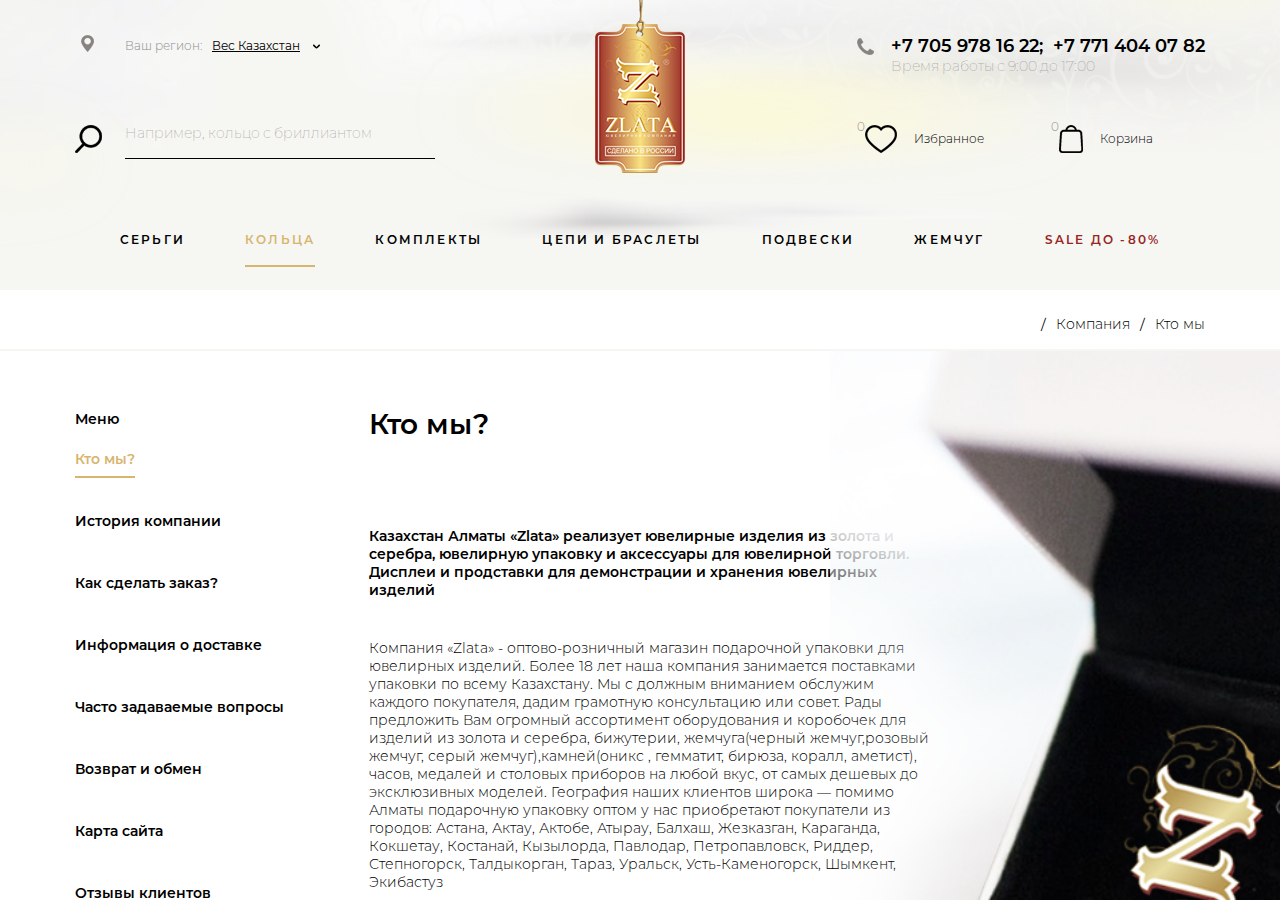
==== commit 6f6533dc: "Add files via upload" ====
--- a/inner.html
+++ b/inner.html
@@ -173,6 +173,9 @@
                 <div class="container">
                     <div class="inner">
                         <div class="inner__left">
+                            <div class="wrapper-mob-menu">
+                                <a href="#" class="inner-menu__link mob-menu">Меню</a>
+                            </div>
                             <ul class="inner__list">
                                 <li class="link__li">
                                     <a href="#" class="inner-menu__link active">Кто мы?</a>
--- a/css/style.css
+++ b/css/style.css
@@ -2081,6 +2081,15 @@
   }
 }
 @media (max-width: 640px) {
+  .wrapper-mob-menu {
+    display: flex;
+    justify-content: center;
+  }
+
+  .inner__list {
+    display: none;
+  }
+
   .inner-img {
     display: none;
   }
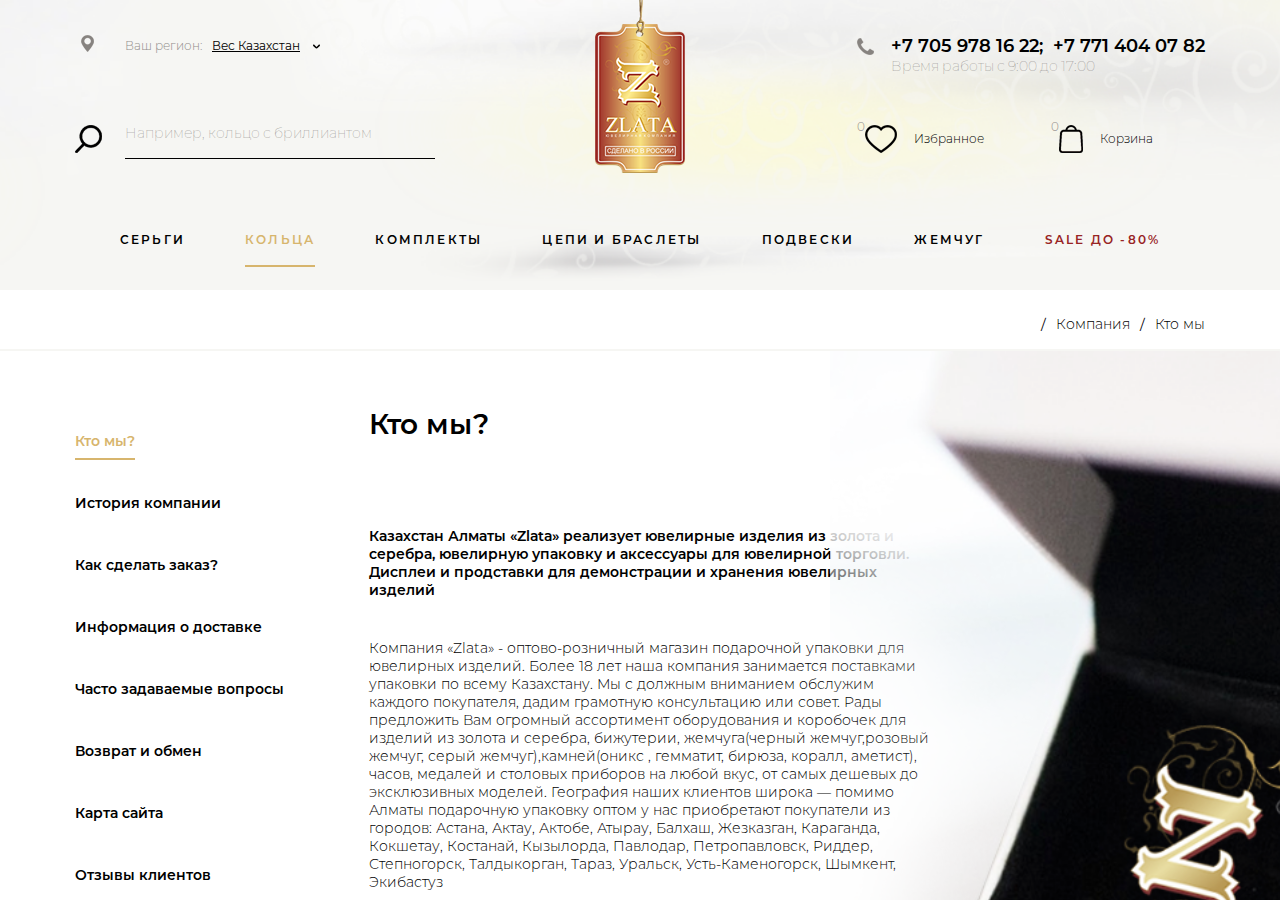
==== commit 0136b2ed: "Add files via upload" ====
--- a/inner.html
+++ b/inner.html
@@ -174,9 +174,9 @@
                     <div class="inner">
                         <div class="inner__left">
                             <div class="wrapper-mob-menu">
-                                <a href="#" class="inner-menu__link mob-menu">Меню</a>
-                            </div>
-                            <ul class="inner__list">
+                                <a href="#" class="mob-menu">Меню</a>
+                            </div>
+                            <ul class="inner__list mob-list">
                                 <li class="link__li">
                                     <a href="#" class="inner-menu__link active">Кто мы?</a>
                                 </li>
--- a/css/style.css
+++ b/css/style.css
@@ -394,7 +394,7 @@
 .header {
   background-color: #f6f6f3;
   padding-bottom: 44px;
-  background-image: url(../img/header.png);
+  background-image: url(../img/header1.png);
   max-width: 100%;
   position: relative;
   background-position: 50% 50%;
@@ -757,6 +757,10 @@
   justify-content: space-between;
 }
 
+.slider-insta .slider__item {
+  display: flex;
+  justify-content: center;
+}
 .slider-insta .slick-list {
   padding: 43px 0;
 }
@@ -996,6 +1000,7 @@
   justify-content: center;
   position: relative;
   z-index: 3;
+  margin: 0 auto;
 }
 .new__info {
   display: flex;
@@ -1543,7 +1548,7 @@
 .inner__li {
   list-style-type: disc;
   padding-bottom: 20px;
-  margin-left: 30px;
+  margin-left: 15px;
 }
 
 .inner-menu__link {
@@ -1593,6 +1598,26 @@
   background-size: cover;
   width: 516px;
   height: 100%;
+}
+
+.wrapper-mob-menu {
+  display: none;
+}
+
+.mob-menu {
+  color: #000000;
+  font-weight: bold;
+  font-size: 18px;
+  transition: 0.4s;
+  padding: 15px 30px;
+  border: 2px solid #d7b56d;
+  border-radius: 5px;
+  width: 200px;
+  text-align: center;
+}
+
+.mob-menu:hover {
+  color: #d7b56d;
 }
 
 .map {
@@ -1861,8 +1886,33 @@
   .inner-img {
     width: 450px;
   }
+
+  .summer-btn {
+    right: 250px;
+  }
+}
+@media (max-width: 1260px) {
+  .arrow-left {
+    left: -5px;
+  }
+
+  .arrow-right {
+    right: -5px;
+  }
+
+  .slider-stones .slick-arrow.slick-prev {
+    left: 50px;
+  }
+
+  .slider-stones .slick-arrow.slick-next {
+    right: 50px;
+  }
 }
 @media (max-width: 1200px) {
+  .summer-btn {
+    right: 200px;
+  }
+
   .inner-img {
     max-width: 250px;
   }
@@ -1876,13 +1926,23 @@
   }
 }
 @media (max-width: 1090px) {
+  .slider-summer .slick-dots {
+    left: 100px;
+  }
+
   .inner-img {
     max-width: 150px;
     background-position: 30% 100%;
   }
 }
 @media (max-width: 1024px) {
-  /**/
+  .summer-btn {
+    right: 100px;
+  }
+
+  .df-fdc {
+    padding-left: 50px;
+  }
 }
 @media (max-width: 992px) {
   .link__li {
@@ -1915,11 +1975,62 @@
   }
 }
 @media (max-width: 900px) {
+  .slider-summer .slick-dots {
+    left: 50px;
+  }
+
+  .summer-btn {
+    right: 50px;
+  }
+
   .wrapper-zlata {
     display: none;
   }
+
+  .df-fdc {
+    padding-left: 0px;
+  }
+
+  .registration {
+    flex-direction: column;
+  }
+
+  .registration__subtitle {
+    padding-bottom: 46px;
+  }
+
+  .registration__item {
+    flex: 0 0 100%;
+  }
+
+  .registration .white-bg {
+    padding-top: 30px;
+    display: flex;
+    justify-content: center;
+  }
+
+  .df-fdc {
+    align-items: center;
+  }
+
+  .registration .wrapper-text {
+    padding-left: 0px;
+    display: flex;
+    flex-direction: column;
+    align-items: center;
+  }
 }
 @media (max-width: 768px) {
+  .slider-summer .slick-dots {
+    bottom: 50px;
+    left: 50px;
+  }
+
+  .summer-btn {
+    right: 30px;
+    bottom: 15px;
+  }
+
   .header-content-right__item .info-telephone {
     padding-left: 10px;
   }
@@ -2081,12 +2192,24 @@
   }
 }
 @media (max-width: 640px) {
+  .stones {
+    padding: 34px 0 0px 0;
+  }
+
+  .slider-stones .slick-list {
+    padding: 30px 0 35px 0;
+  }
+
+  .bread-crumbs {
+    padding: 7px 0 7px 0;
+  }
+
   .wrapper-mob-menu {
     display: flex;
     justify-content: center;
   }
 
-  .inner__list {
+  .mob-list {
     display: none;
   }
 
@@ -2118,8 +2241,7 @@
     padding-bottom: 20px;
   }
   .inner__li {
-    text-align: justify;
-    list-style-position: inside;
+    padding-left: 20px;
   }
 
   .link__li {
@@ -2127,7 +2249,58 @@
     padding: 15px 0;
   }
 }
+@media (max-width: 600px) {
+  .slider-summer .slick-dots {
+    bottom: 40px;
+    left: 30px;
+  }
+
+  .summer-btn {
+    right: 3px;
+    bottom: 3px;
+  }
+
+  .slider-insta .slick-dots {
+    flex-wrap: wrap;
+  }
+
+  .slider-insta .slick-dots li {
+    margin: 0 10px;
+    margin-bottom: 10px;
+  }
+
+  .new__navbar .slick-track {
+    display: block;
+  }
+  .new__navbar .slick-list {
+    width: 100%;
+  }
+
+  .new__li {
+    height: 56px;
+    width: 100%;
+    margin: 0 auto;
+  }
+
+  .arrow-left {
+    top: 60%;
+  }
+
+  .arrow-right {
+    top: 60%;
+  }
+}
 @media (max-width: 480px) {
+  .slider-summer .slick-dots {
+    bottom: 30px;
+    left: 20px;
+  }
+
+  .summer-btn {
+    right: 0px;
+    bottom: 0px;
+  }
+
   .wrapper-tel {
     position: relative;
   }
@@ -2186,6 +2359,24 @@
   }
 }
 @media (max-width: 440px) {
+  .slider-summer .slick-dots {
+    bottom: 90%;
+    left: 10px;
+  }
+
+  .slider-shop .slick-dots {
+    flex-wrap: wrap;
+  }
+
+  .slider-shop .slick-dots li {
+    margin: 0 10px;
+    margin-bottom: 10px;
+  }
+
+  .input-reg {
+    width: 300px;
+  }
+
   .footer__top {
     padding-bottom: 0;
   }
@@ -2222,6 +2413,20 @@
     height: 0px;
   }
 }
+@media (max-width: 400px) {
+  .input-reg {
+    width: 260px;
+  }
+
+  .stones__top {
+    flex-direction: column;
+    align-items: center;
+  }
+
+  .pt {
+    padding-top: 10px;
+  }
+}
 @media (max-width: 360px) {
   .header .header-input {
     width: 230px;
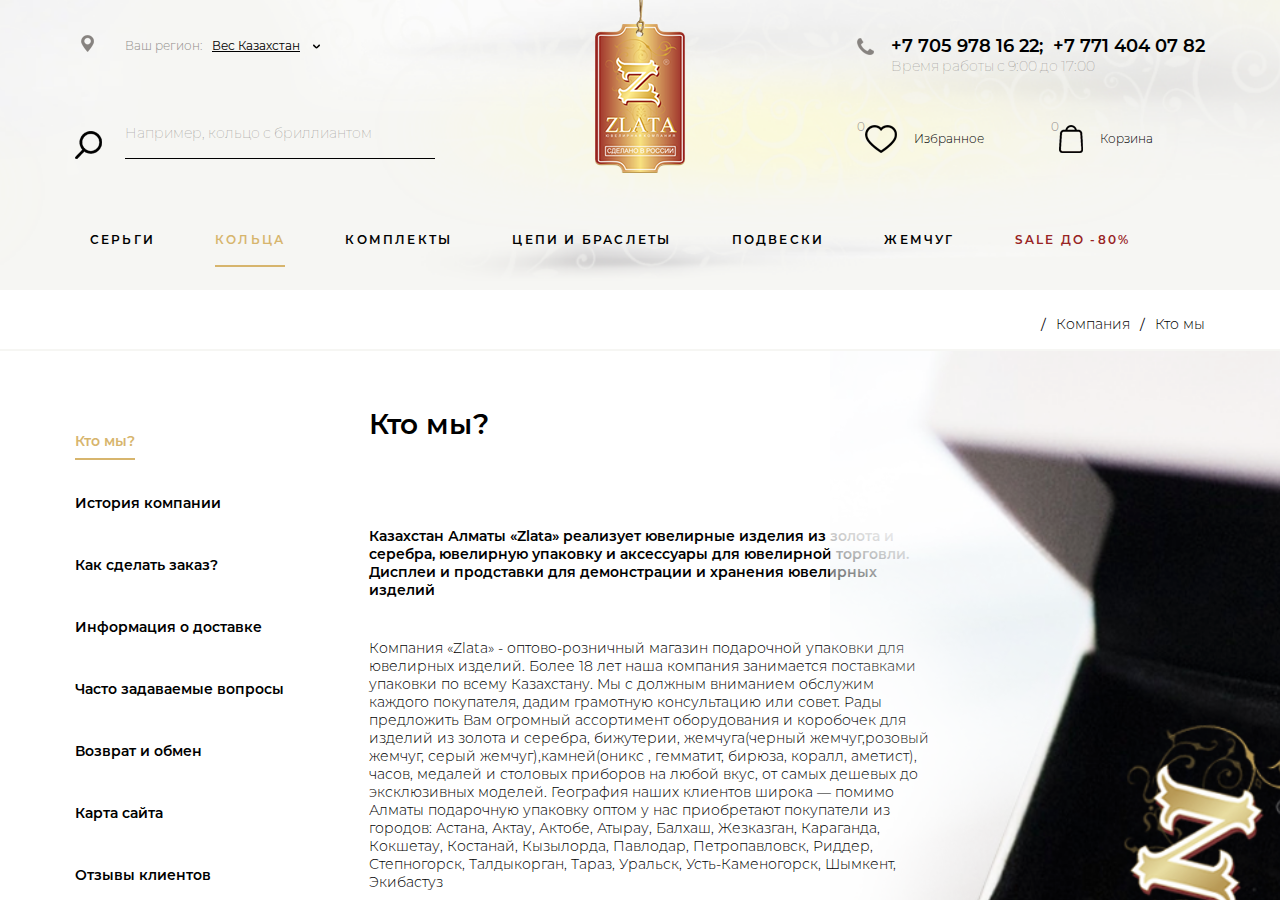
==== commit 4677c70d: "Add files via upload" ====
--- a/inner.html
+++ b/inner.html
@@ -145,6 +145,16 @@
                                     </li>
                                     <li>
                                         <a href="#" class="header__link red-color">SALE ДО -80%</a>
+                                    </li>
+                                    <li>
+                                        <div class="header-content-left__item pc-none">
+                                            <div class="wrapper-icons">
+                                                <img src="img/icons/search.png" alt="">
+                                            </div>
+                                            <div class="wrapper-input">
+                                                <input type="text" class="header-input" placeholder="Например, кольцо с бриллиантом">
+                                            </div>
+                                        </div>
                                     </li>
                                 </ul>
                             </nav>
--- a/css/style.css
+++ b/css/style.css
@@ -425,10 +425,6 @@
   border-bottom: 1px solid #000000;
   background-color: transparent;
 }
-.header .flex-top {
-  display: flex;
-  align-items: start;
-}
 .header input::-webkit-input-placeholder {
   font-size: 14px;
   font-weight: 400;
@@ -627,6 +623,10 @@
 }
 
 .wrapper-burger {
+  display: none;
+}
+
+.pc-none {
   display: none;
 }
 
@@ -836,7 +836,7 @@
 }
 .slider-shop .slick-dots li {
   list-style: none;
-  margin: 0 10px;
+  margin: auto 10px;
 }
 .slider-shop .slick-dots button {
   font-size: 0;
@@ -1622,7 +1622,7 @@
 
 .map {
   background-image: url(../img/map.png);
-  background-position: 0 0;
+  background-position: 50% 50%;
   background-size: cover;
   background-repeat: no-repeat;
   height: 267px;
@@ -1975,6 +1975,15 @@
   }
 }
 @media (max-width: 900px) {
+  .registration__title {
+    max-width: 225px;
+    padding: 20px 0 10px 0;
+  }
+
+  .registration__subtitle {
+    padding-bottom: 20px;
+  }
+
   .slider-summer .slick-dots {
     left: 50px;
   }
@@ -1993,10 +2002,6 @@
 
   .registration {
     flex-direction: column;
-  }
-
-  .registration__subtitle {
-    padding-bottom: 46px;
   }
 
   .registration__item {
@@ -2021,12 +2026,50 @@
   }
 }
 @media (max-width: 768px) {
+  .wrapper-icons img {
+    width: 24px;
+  }
+
+  .header .header-input {
+    padding: 0 0 10px 0;
+  }
+
+  .pc-none {
+    display: flex;
+  }
+
+  .flex-top {
+    display: none;
+  }
+
+  .shop__title:before {
+    width: 17px;
+  }
+
+  .shop__title {
+    padding-left: 35px;
+  }
+
   .slider-summer .slick-dots {
-    bottom: 50px;
-    left: 50px;
+    bottom: 35%;
+    left: 50%;
+    transform: translateX(-50%);
+  }
+
+  .wrapper-summer-btn {
+    position: absolute;
+    top: 50%;
+    left: 50%;
+    transform: translate(-50%, -50%);
+    width: 100%;
+    display: flex;
+    justify-content: center;
   }
 
   .summer-btn {
+    position: static;
+    width: 150px;
+    padding: 10px 0;
     right: 30px;
     bottom: 15px;
   }
@@ -2045,7 +2088,7 @@
   }
 
   .submenu {
-    padding: 8px 0;
+    padding: 8px 0 8px 10px;
   }
 
   .submenu li {
@@ -2090,7 +2133,7 @@
   }
 
   .header-content-right__item {
-    padding-bottom: 30px;
+    padding-bottom: 20px;
   }
 
   body.lock {
@@ -2192,6 +2235,14 @@
   }
 }
 @media (max-width: 640px) {
+  .header-content-left__item {
+    padding-bottom: 30px;
+  }
+
+  .header-content {
+    padding-top: 20px;
+  }
+
   .stones {
     padding: 34px 0 0px 0;
   }
@@ -2250,11 +2301,6 @@
   }
 }
 @media (max-width: 600px) {
-  .slider-summer .slick-dots {
-    bottom: 40px;
-    left: 30px;
-  }
-
   .summer-btn {
     right: 3px;
     bottom: 3px;
@@ -2265,21 +2311,23 @@
   }
 
   .slider-insta .slick-dots li {
-    margin: 0 10px;
-    margin-bottom: 10px;
+    margin: 5px 10px;
   }
 
   .new__navbar .slick-track {
-    display: block;
+    display: flex;
+    flex-wrap: wrap;
+    justify-content: center;
+    width: auto !important;
+    transform: translate3d(0px, 0px, 0px) !important;
   }
   .new__navbar .slick-list {
-    width: 100%;
-  }
-
-  .new__li {
-    height: 56px;
-    width: 100%;
-    margin: 0 auto;
+    height: auto !important;
+  }
+
+  .new .new__li {
+    width: auto !important;
+    padding: 0px;
   }
 
   .arrow-left {
@@ -2291,9 +2339,8 @@
   }
 }
 @media (max-width: 480px) {
-  .slider-summer .slick-dots {
-    bottom: 30px;
-    left: 20px;
+  .summer__item img {
+    height: 150px;
   }
 
   .summer-btn {
@@ -2359,18 +2406,15 @@
   }
 }
 @media (max-width: 440px) {
-  .slider-summer .slick-dots {
-    bottom: 90%;
-    left: 10px;
-  }
-
   .slider-shop .slick-dots {
     flex-wrap: wrap;
   }
 
   .slider-shop .slick-dots li {
-    margin: 0 10px;
-    margin-bottom: 10px;
+    margin: 5px 10px;
+    display: flex;
+    justify-content: center;
+    align-items: center;
   }
 
   .input-reg {
